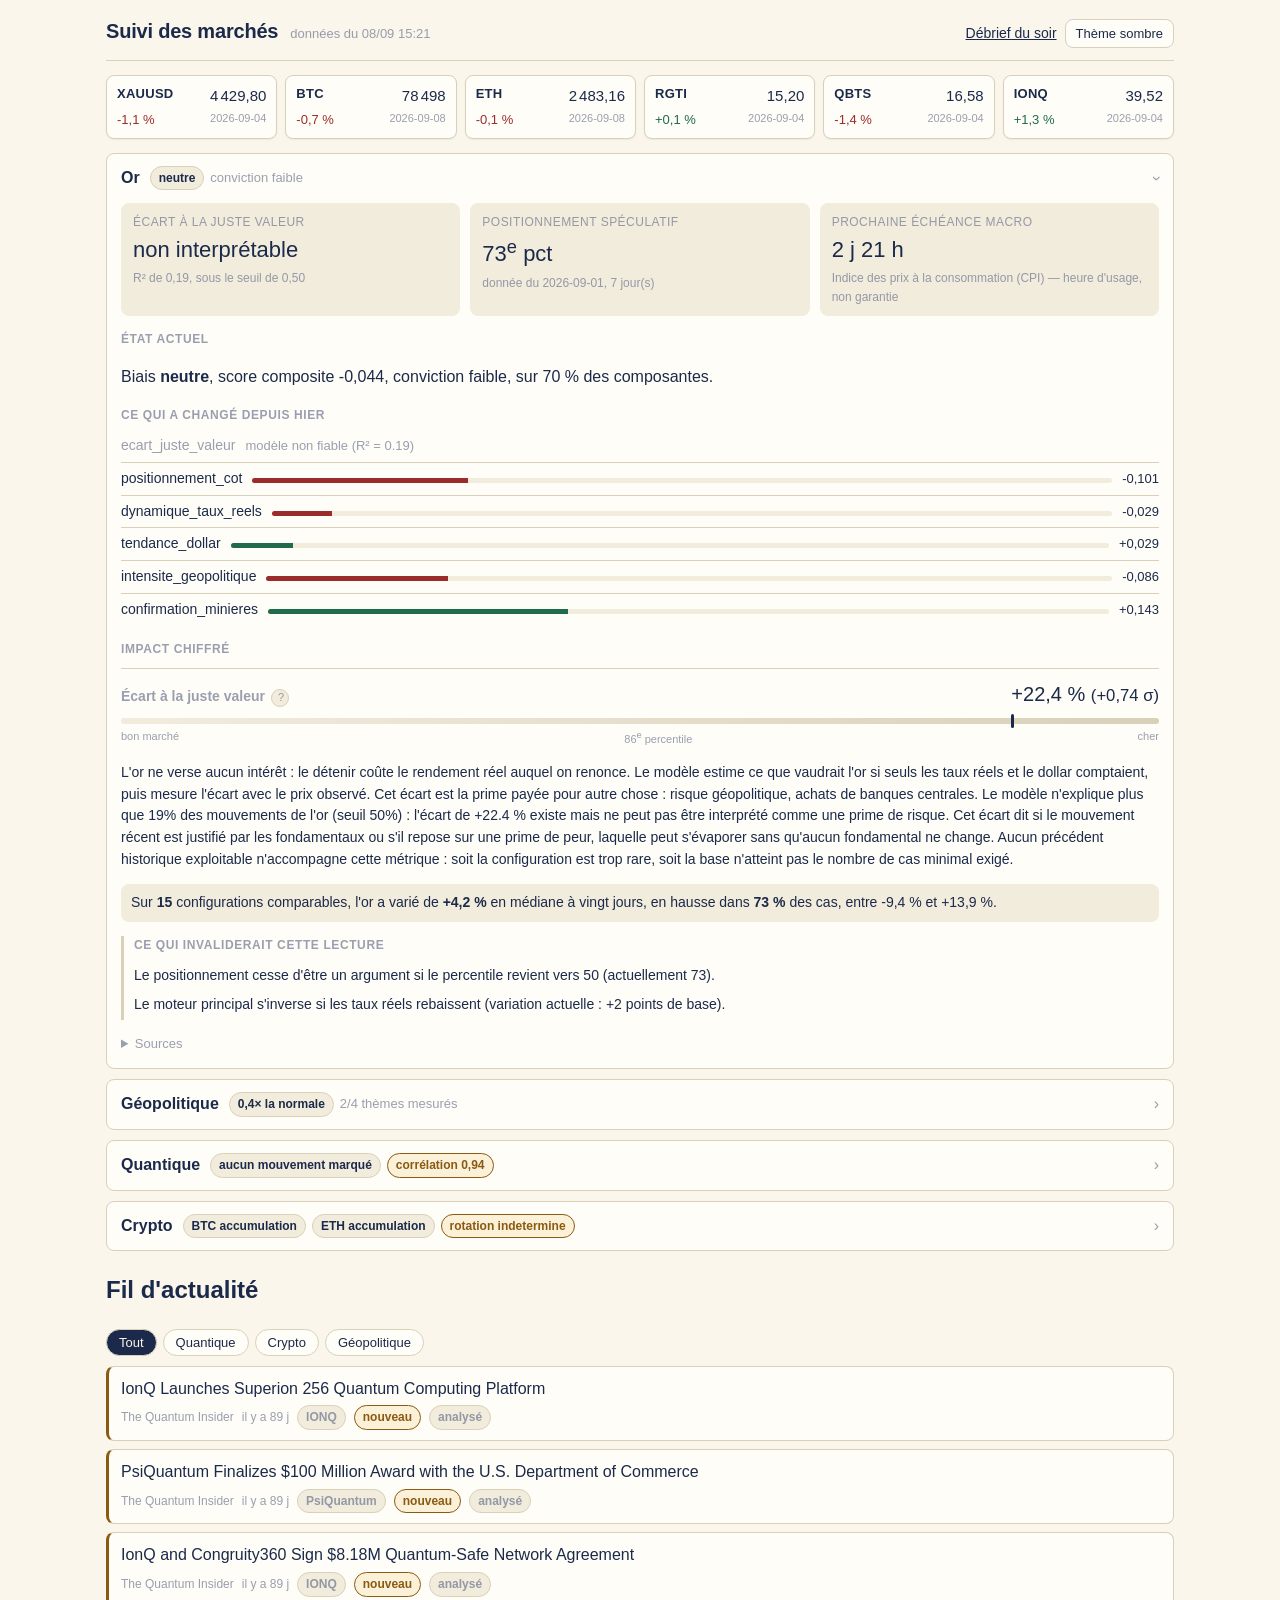
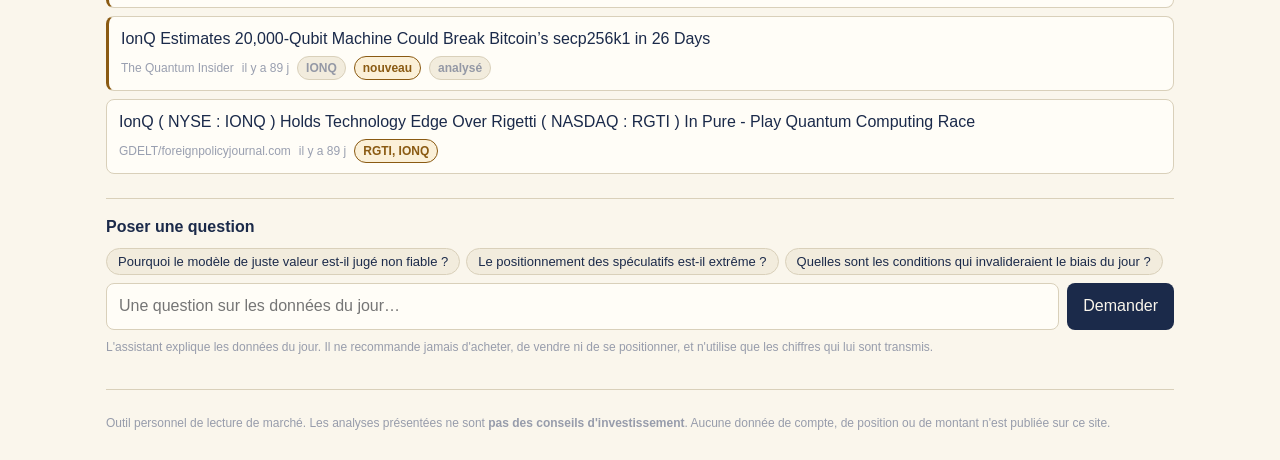
==== site/index.html @ 554ce643 "Site web de suivi (GitHub Pages) + proxy Cloudflare pour l'assistant Un site public, avec une contra" ====
<!doctype html>
<html lang="fr" data-theme="clair">
<head>
<meta charset="utf-8">
<meta name="viewport" content="width=device-width, initial-scale=1">
<title>Suivi des marchés — or, quantique, crypto</title>
<meta name="description" content="Lecture quotidienne de l'or, du secteur quantique et des positions crypto. Analyse, pas de conseil.">
<link rel="stylesheet" href="css/style.css">
<!--
  Le thème est appliqué avant le premier rendu : sans cela, la page
  s'afficherait en clair puis basculerait en sombre sous les yeux du lecteur.
-->
<script>
  try {
    var t = localStorage.getItem("theme-suivi");
    if (t === "sombre") document.documentElement.setAttribute("data-theme", "sombre");
  } catch (e) {}
</script>
</head>
<body>
<div class="enveloppe">

  <header class="entete">
    <h1>Suivi des marchés</h1>
    <span class="horodatage" id="horodatage">chargement…</span>
    <nav>
      <a href="debrief.html">Débrief du soir</a>
      <button class="theme" type="button">Thème sombre</button>
    </nav>
  </header>

  <section aria-label="Prix des actifs suivis">
    <div class="bande-prix" id="bande-prix">
      <p class="fil-vide">Chargement des prix…</p>
    </div>
  </section>

  <main id="rubriques" aria-label="Analyses">
    <p class="fil-vide">Chargement des analyses…</p>
  </main>

  <section class="fil" aria-label="Fil d'actualité">
    <h2>Fil d'actualité</h2>
    <div class="fil-onglets" role="tablist" id="fil-onglets"></div>
    <div id="fil-contenu"></div>
  </section>

  <section class="assistant" aria-label="Assistant">
    <h2>Poser une question</h2>
    <div class="assistant-suggestions" id="assistant-suggestions"></div>
    <form class="assistant-saisie" id="assistant-formulaire">
      <input type="text" id="assistant-question" autocomplete="off"
             placeholder="Une question sur les données du jour…"
             aria-label="Votre question">
      <button type="submit">Demander</button>
    </form>
    <div class="assistant-reponse" id="assistant-reponse" hidden></div>
    <p class="assistant-note">
      L'assistant explique les données du jour. Il ne recommande jamais d'acheter,
      de vendre ni de se positionner, et n'utilise que les chiffres qui lui sont
      transmis.
    </p>
  </section>

  <footer class="pied">
    <p>Outil personnel de lecture de marché. Les analyses présentées ne sont
    <strong>pas des conseils d'investissement</strong>. Aucune donnée de compte,
    de position ou de montant n'est publiée sur ce site.</p>
  </footer>

</div>
<script type="module" src="js/accueil.js"></script>
</body>
</html>
---- site/css/style.css ----
/*
 * Feuille de style unique. Deux thèmes, une seule palette.
 *
 * Le thème clair — crème et bleu nuit — est le défaut. Le thème sombre
 * reprend les mêmes teintes en inversant les rôles, de sorte qu'une capture
 * dans l'un se reconnaisse dans l'autre.
 *
 * Les couleurs ne sont définies qu'ici, en variables. Rien de coloré n'est
 * écrit en dur ailleurs : le bouton de bascule n'a ainsi qu'un attribut à
 * changer, et il n'existe aucun coin de page qui garderait l'ancien thème.
 */

:root {
  --fond: #faf6ec;
  --fond-carte: #fffdf7;
  --fond-creux: #f2ecdd;
  --texte: #1b2a4a;
  --texte-doux: #55618099;
  --trait: #d9d0ba;
  --accent: #1b2a4a;
  --positif: #1f6b4a;
  --negatif: #9b2c2c;
  --alerte: #8a5a12;
  --alerte-fond: #fbf0d8;
  --rayon: 8px;
  --ombre: 0 1px 2px rgba(27, 42, 74, 0.06);
  color-scheme: light;
}

[data-theme="sombre"] {
  --fond: #141a26;
  --fond-carte: #1c2434;
  --fond-creux: #232d40;
  --texte: #e8e2d4;
  --texte-doux: #a9b2c4;
  --trait: #33405a;
  --accent: #e8e2d4;
  --positif: #6bbf95;
  --negatif: #e08585;
  --alerte: #e0b063;
  --alerte-fond: #2e2716;
  --ombre: none;
  color-scheme: dark;
}

* { box-sizing: border-box; }

body {
  margin: 0;
  background: var(--fond);
  color: var(--texte);
  font: 16px/1.55 -apple-system, BlinkMacSystemFont, "Segoe UI", Roboto, sans-serif;
  -webkit-text-size-adjust: 100%;
}

.enveloppe { max-width: 1100px; margin: 0 auto; padding: 16px; }

/* --- En-tête ------------------------------------------------------------ */
.entete {
  display: flex; align-items: baseline; gap: 12px;
  flex-wrap: wrap; padding-bottom: 12px; border-bottom: 1px solid var(--trait);
}
.entete h1 { font-size: 20px; margin: 0; letter-spacing: -0.01em; }
.entete .horodatage { color: var(--texte-doux); font-size: 13px; }
.entete nav { margin-left: auto; display: flex; gap: 8px; align-items: center; }
.entete nav a { color: var(--texte); font-size: 14px; }

button.theme {
  background: var(--fond-carte); color: var(--texte);
  border: 1px solid var(--trait); border-radius: var(--rayon);
  padding: 6px 10px; cursor: pointer; font-size: 13px;
}
button.theme:hover { background: var(--fond-creux); }

/* --- Bande de prix ------------------------------------------------------ */
.bande-prix {
  display: grid; gap: 8px; margin: 14px 0;
  grid-template-columns: repeat(auto-fit, minmax(140px, 1fr));
}
.prix-vignette {
  background: var(--fond-carte); border: 1px solid var(--trait);
  border-radius: var(--rayon); padding: 8px 10px; box-shadow: var(--ombre);
  display: grid; grid-template-columns: 1fr auto; gap: 2px 8px;
}
.prix-symbole { font-weight: 600; font-size: 13px; letter-spacing: 0.02em; }
.prix-valeur { font-variant-numeric: tabular-nums; font-size: 15px; text-align: right; }
.prix-variation { font-size: 13px; font-variant-numeric: tabular-nums; }
.prix-variation--positif { color: var(--positif); }
.prix-variation--negatif { color: var(--negatif); }
.prix-variation--neutre { color: var(--texte-doux); }
.prix-heure { font-size: 11px; color: var(--texte-doux); text-align: right; }

/* --- Rubriques dépliables ---------------------------------------------- */
.rubrique {
  background: var(--fond-carte); border: 1px solid var(--trait);
  border-radius: var(--rayon); margin-bottom: 10px; overflow: hidden;
}
.rubrique-tete {
  display: flex; align-items: center; gap: 10px; width: 100%;
  padding: 12px 14px; background: none; border: 0; cursor: pointer;
  color: inherit; font: inherit; text-align: left;
}
.rubrique-tete:hover { background: var(--fond-creux); }
.rubrique-tete h2 { font-size: 16px; margin: 0; flex: 0 0 auto; }
.rubrique-resume { display: flex; gap: 6px; align-items: center; flex-wrap: wrap; }
.rubrique-chevron { margin-left: auto; color: var(--texte-doux); transition: transform .15s; }
.rubrique[open] .rubrique-chevron { transform: rotate(90deg); }
.rubrique-corps { padding: 0 14px 14px; }

.badge {
  display: inline-block; padding: 2px 8px; border-radius: 999px;
  font-size: 12px; font-weight: 600; border: 1px solid var(--trait);
  background: var(--fond-creux);
}
.badge--positif { color: var(--positif); border-color: currentColor; }
.badge--negatif { color: var(--negatif); border-color: currentColor; }
.badge--alerte { color: var(--alerte); border-color: currentColor; background: var(--alerte-fond); }
.resume-detail { font-size: 13px; color: var(--texte-doux); }

/* --- Métriques clés ----------------------------------------------------- */
.cles {
  display: grid; gap: 10px; margin-bottom: 14px;
  grid-template-columns: repeat(auto-fit, minmax(200px, 1fr));
}
.cle {
  background: var(--fond-creux); border-radius: var(--rayon); padding: 10px 12px;
  display: flex; flex-direction: column; gap: 2px;
}
.cle--silence { background: var(--alerte-fond); border: 1px solid var(--alerte); }
.cle-libelle { font-size: 12px; color: var(--texte-doux); text-transform: uppercase;
  letter-spacing: 0.04em; }
.cle-valeur { font-size: 22px; font-variant-numeric: tabular-nums; }
.cle-detail { font-size: 12px; color: var(--texte-doux); }
.silence-alerte { font-size: 12px; color: var(--alerte); font-weight: 600; margin-top: 4px; }

/* --- Trame commune ------------------------------------------------------ */
.trame-section { margin: 14px 0; }
.trame-section h4 {
  font-size: 12px; text-transform: uppercase; letter-spacing: 0.05em;
  color: var(--texte-doux); margin: 0 0 6px;
}
.trame-invalidation { border-left: 3px solid var(--trait); padding-left: 10px; }
.avertissement { color: var(--alerte); font-size: 14px; }
.constat { font-size: 14px; color: var(--texte-doux); margin: 4px 0; }
.contradiction {
  font-size: 14px; background: var(--alerte-fond); padding: 8px 10px;
  border-radius: var(--rayon); margin: 6px 0;
}

/* --- Indisponibilité ---------------------------------------------------- */
.indisponible {
  font-size: 14px; color: var(--texte-doux); background: var(--fond-creux);
  padding: 8px 10px; border-radius: var(--rayon); margin: 4px 0;
}
.pastille {
  display: inline-block; font-size: 11px; text-transform: uppercase;
  letter-spacing: 0.04em; border: 1px solid var(--trait); border-radius: 999px;
  padding: 1px 7px; margin-right: 6px;
}
.age { font-size: 12px; color: var(--texte-doux); }
.age--datee { color: var(--alerte); font-weight: 600; }

/* --- Échelle historique ------------------------------------------------- */
.echelle { margin: 8px 0; }
.echelle-piste {
  position: relative; height: 6px; border-radius: 999px;
  background: linear-gradient(90deg, var(--fond-creux), var(--trait));
}
.echelle-curseur {
  position: absolute; top: -4px; width: 3px; height: 14px;
  background: var(--accent); border-radius: 2px; transform: translateX(-1px);
}
.echelle-bornes {
  display: flex; justify-content: space-between; font-size: 11px;
  color: var(--texte-doux); margin-top: 4px;
}
.echelle-valeur { font-variant-numeric: tabular-nums; }
.echelle-absente { font-size: 13px; color: var(--texte-doux); font-style: italic; }

.metrique { border-top: 1px solid var(--trait); padding-top: 10px; margin-top: 10px; }
.metrique header { display: flex; justify-content: space-between; align-items: baseline; gap: 10px; }
.metrique h4 { margin: 0; font-size: 14px; text-transform: none; letter-spacing: 0; }
.metrique-valeur { font-size: 20px; font-variant-numeric: tabular-nums; margin: 0; }
.metrique-sens { font-size: 14px; }
.precedents { font-size: 14px; background: var(--fond-creux); padding: 8px 10px;
  border-radius: var(--rayon); }
.precedents--absents { color: var(--texte-doux); font-style: italic; background: none; padding: 0; }

button.aide {
  margin-left: 6px; width: 18px; height: 18px; border-radius: 50%;
  border: 1px solid var(--trait); background: var(--fond-creux);
  color: var(--texte-doux); font-size: 11px; cursor: pointer; line-height: 1;
}
button.aide:hover { color: var(--texte); border-color: var(--texte); }

/* --- Listes ------------------------------------------------------------- */
.liste-detail, .composantes, .invalidations { list-style: none; padding: 0; margin: 0; }
.liste-detail > li, .composantes > li {
  display: flex; gap: 10px; align-items: baseline; flex-wrap: wrap;
  padding: 5px 0; border-bottom: 1px solid var(--trait); font-size: 14px;
}
.liste-detail > li:last-child, .composantes > li:last-child { border-bottom: 0; }
.composante-barre {
  flex: 1 1 80px; height: 5px; background: var(--fond-creux);
  border-radius: 999px; overflow: hidden; min-width: 60px;
}
.composante-remplissage { display: block; height: 100%; }
.composante-remplissage--positif { background: var(--positif); }
.composante-remplissage--negatif { background: var(--negatif); }
.composante-valeur { font-variant-numeric: tabular-nums; font-size: 13px; }
.composante-motif, .composante--absente { color: var(--texte-doux); font-size: 13px; }
.invalidations > li { padding: 4px 0; font-size: 14px; }
.mouvements > li { display: block; }

.sources { margin-top: 12px; font-size: 13px; color: var(--texte-doux); }
.sources summary { cursor: pointer; }
.sources ul { padding-left: 18px; margin: 6px 0; }
.sources .note { font-style: italic; }

/* --- Fil de news -------------------------------------------------------- */
.fil { margin-top: 20px; }
.fil-onglets { display: flex; gap: 6px; flex-wrap: wrap; margin-bottom: 10px; }
.fil-onglet {
  background: var(--fond-carte); border: 1px solid var(--trait);
  border-radius: 999px; padding: 5px 12px; cursor: pointer;
  font-size: 13px; color: var(--texte);
}
.fil-onglet[aria-selected="true"] { background: var(--texte); color: var(--fond); }
.fil-liste { list-style: none; padding: 0; margin: 0; }
.fil-item {
  background: var(--fond-carte); border: 1px solid var(--trait);
  border-radius: var(--rayon); padding: 10px 12px; margin-bottom: 8px;
}
.fil-item--nouveau { border-left: 3px solid var(--alerte); }
.fil-item a { color: var(--texte); text-decoration: none; font-weight: 500; }
.fil-item a:hover { text-decoration: underline; }
.fil-meta { font-size: 12px; color: var(--texte-doux); margin-top: 4px;
  display: flex; gap: 8px; flex-wrap: wrap; align-items: center; }
.fil-vide { color: var(--texte-doux); font-style: italic; padding: 14px;
  background: var(--fond-creux); border-radius: var(--rayon); }

/* --- Assistant ---------------------------------------------------------- */
.assistant { margin-top: 24px; border-top: 1px solid var(--trait); padding-top: 16px; }
.assistant h2 { font-size: 16px; margin: 0 0 8px; }
.assistant-suggestions { display: flex; gap: 6px; flex-wrap: wrap; margin-bottom: 8px; }
.assistant-suggestion {
  background: var(--fond-creux); border: 1px solid var(--trait);
  border-radius: 999px; padding: 5px 11px; font-size: 13px;
  cursor: pointer; color: var(--texte); text-align: left;
}
.assistant-saisie { display: flex; gap: 8px; }
.assistant-saisie input {
  flex: 1; padding: 10px 12px; border: 1px solid var(--trait);
  border-radius: var(--rayon); background: var(--fond-carte); color: var(--texte);
  font: inherit; min-width: 0;
}
.assistant-saisie button {
  padding: 10px 16px; border: 0; border-radius: var(--rayon);
  background: var(--texte); color: var(--fond); cursor: pointer; font: inherit;
}
.assistant-reponse {
  margin-top: 12px; background: var(--fond-carte); border: 1px solid var(--trait);
  border-radius: var(--rayon); padding: 12px; white-space: pre-wrap; font-size: 14px;
}
.assistant-note { font-size: 12px; color: var(--texte-doux); margin-top: 8px; }

/* --- Debrief ------------------------------------------------------------ */
.tableau { width: 100%; border-collapse: collapse; font-size: 14px; }
.tableau th, .tableau td {
  text-align: left; padding: 7px 8px; border-bottom: 1px solid var(--trait);
}
.tableau th { font-size: 12px; text-transform: uppercase; color: var(--texte-doux); }
.tableau td { font-variant-numeric: tabular-nums; }
.tableau-enveloppe { overflow-x: auto; }

.pied { margin-top: 32px; padding-top: 12px; border-top: 1px solid var(--trait);
  font-size: 12px; color: var(--texte-doux); }

/* --- Mobile ------------------------------------------------------------- */
@media (max-width: 480px) {
  .enveloppe { padding: 10px; }
  .entete h1 { font-size: 17px; }
  .entete nav { margin-left: 0; width: 100%; }
  .bande-prix { grid-template-columns: repeat(auto-fit, minmax(104px, 1fr)); }
  .cles { grid-template-columns: 1fr; }
  .cle-valeur { font-size: 19px; }
  .rubrique-tete { padding: 10px; flex-wrap: wrap; }
  .rubrique-chevron { margin-left: auto; }
  .assistant-saisie { flex-direction: column; }
  .metrique header { flex-direction: column; align-items: flex-start; gap: 2px; }
}
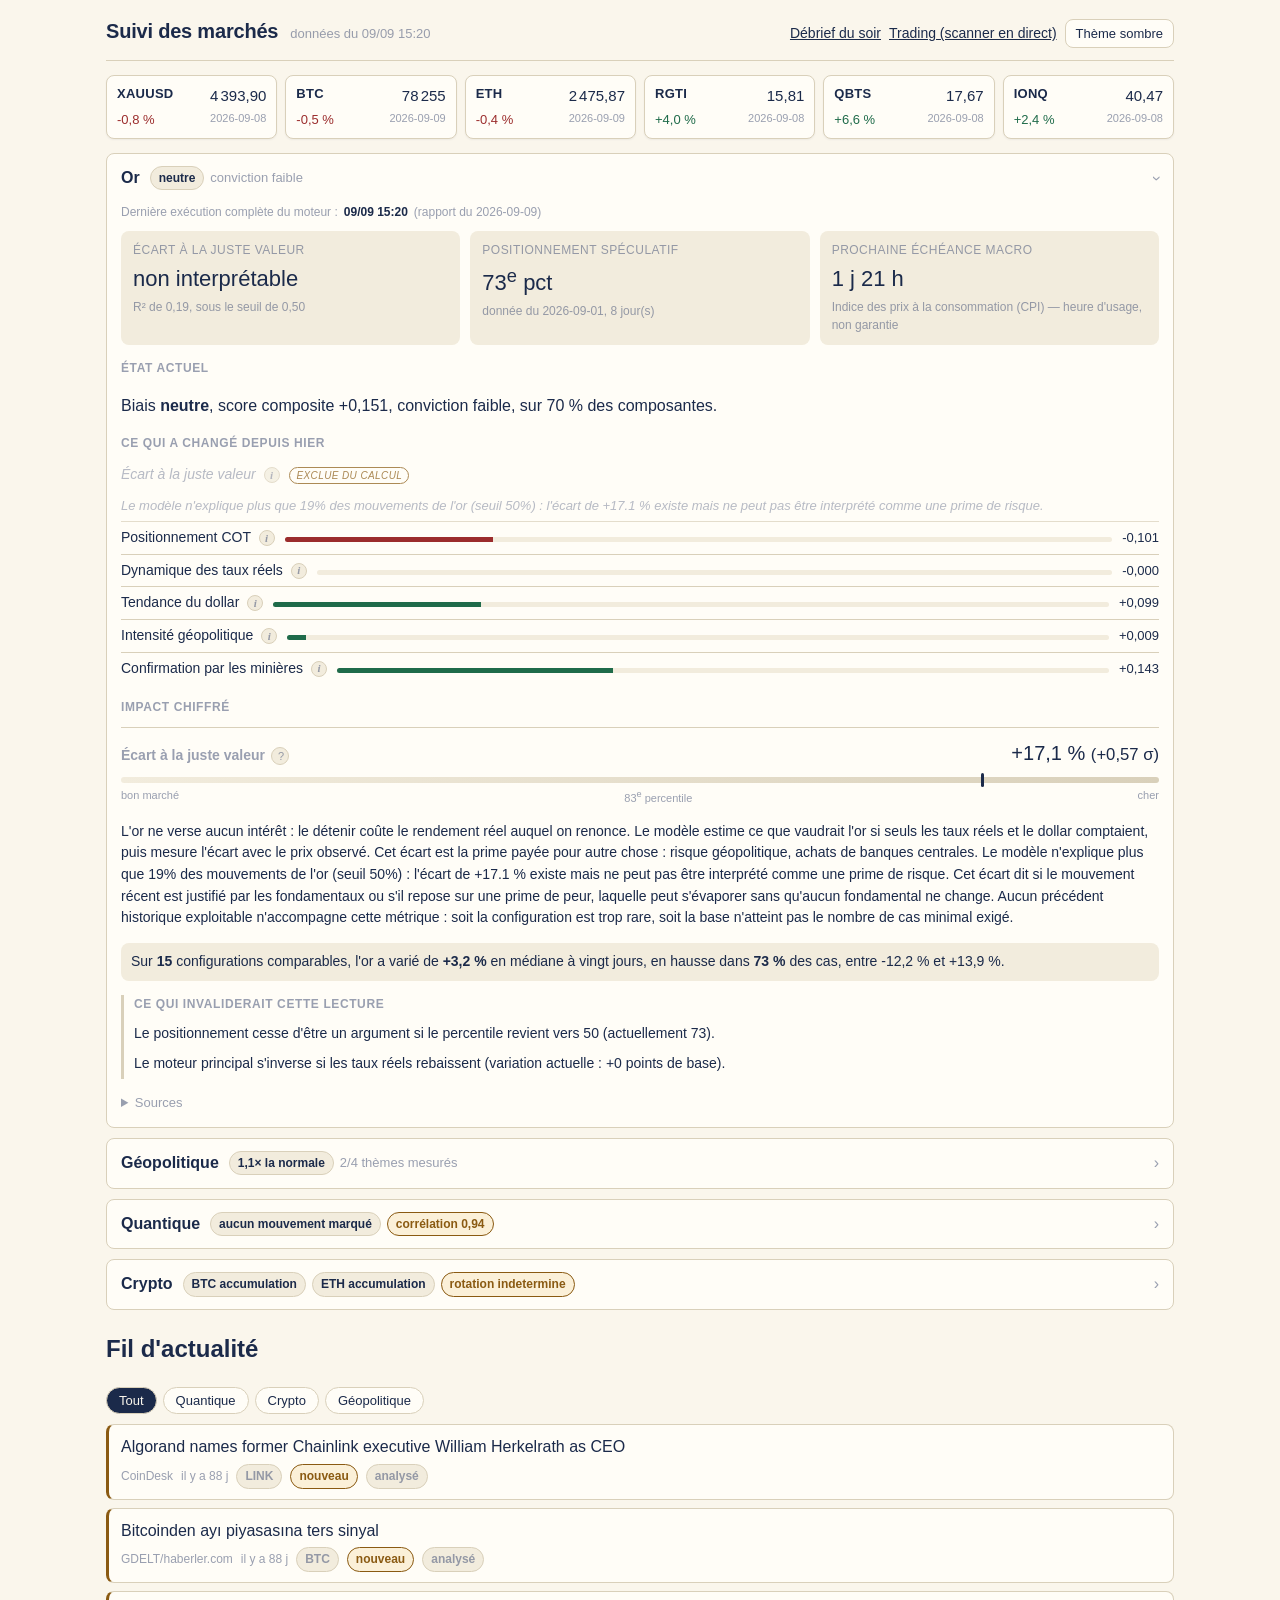
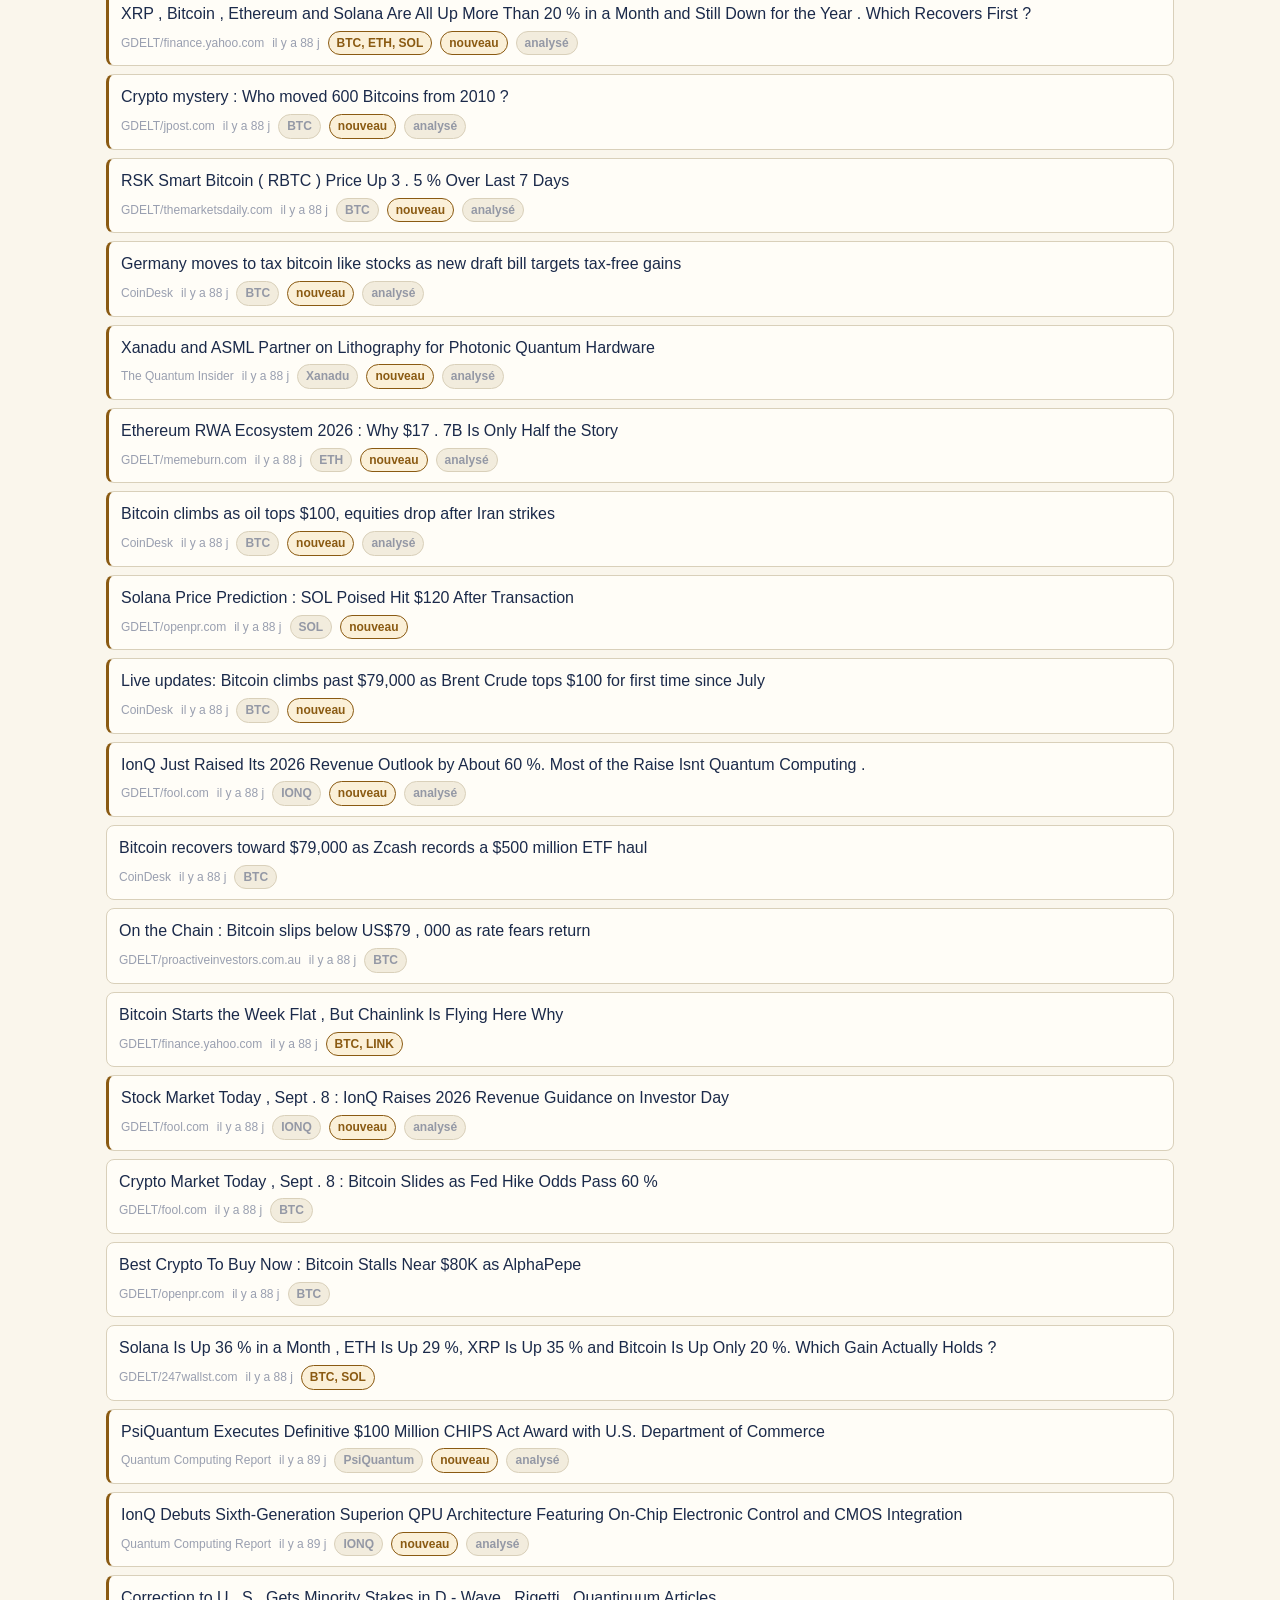
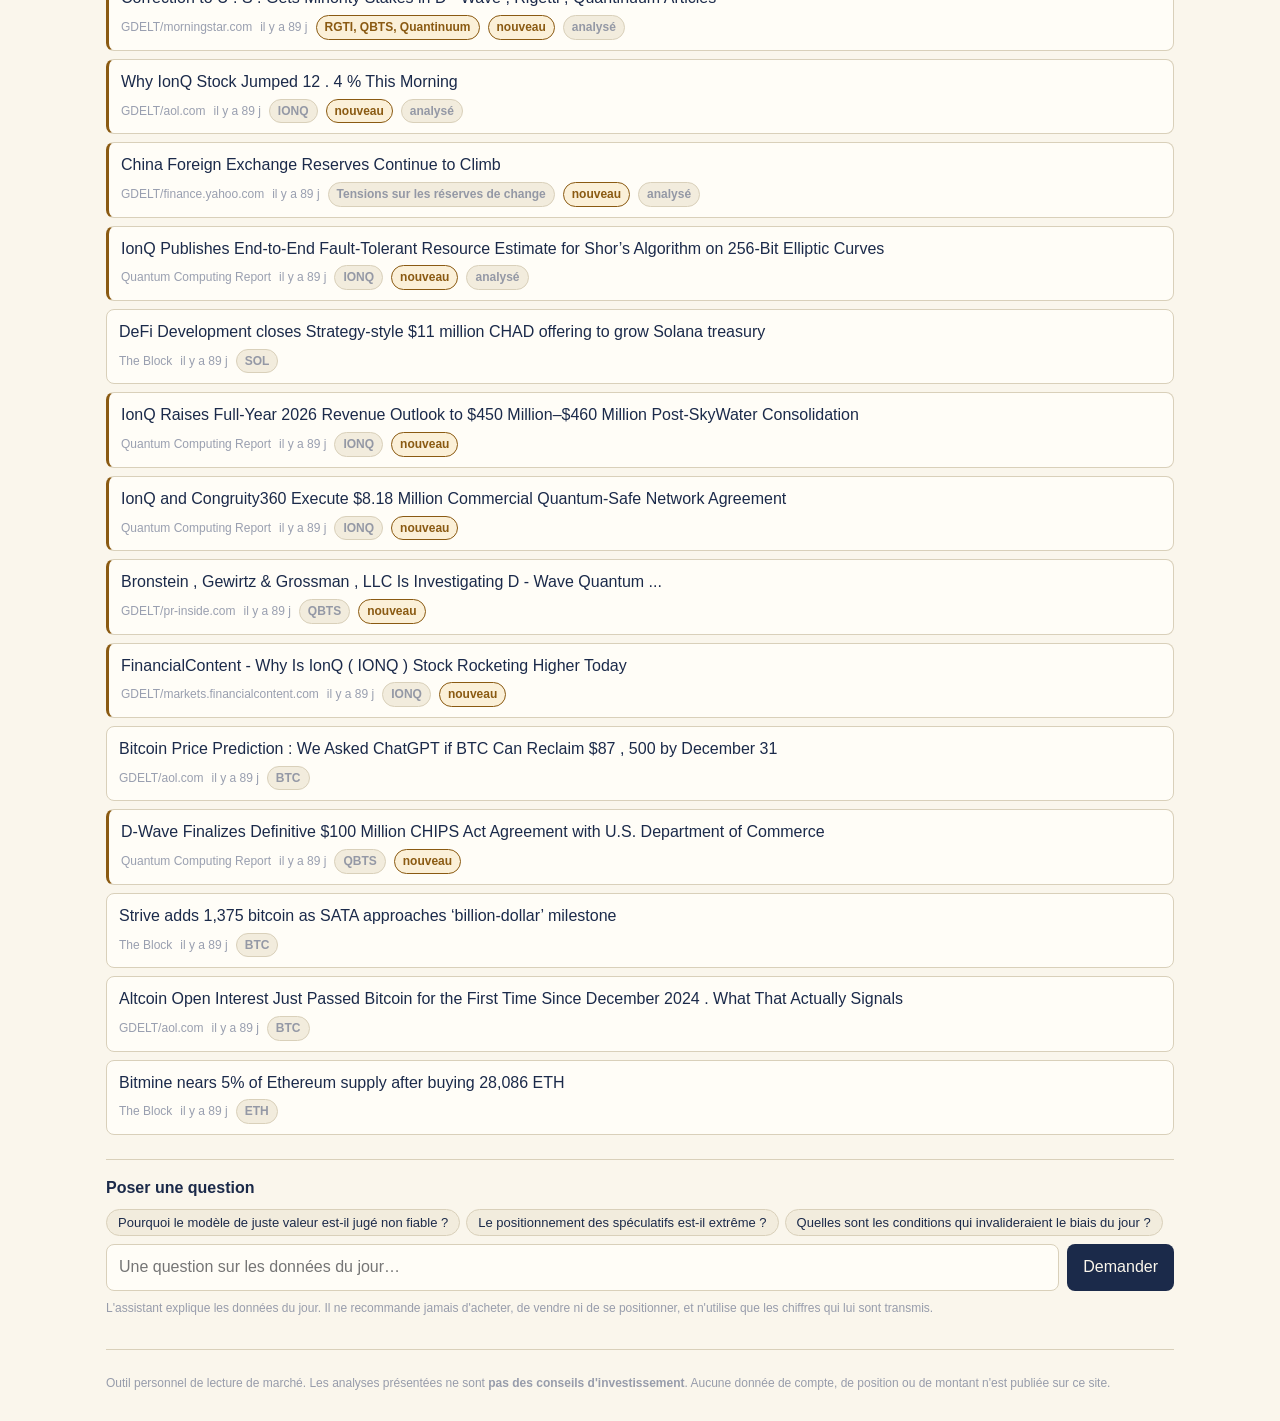
==== commit 136d5b2a: "Scanner en direct (partie 4, site) : onglet Trading Nouvelle page trading.html : fil des signaux dét" ====
--- a/site/index.html
+++ b/site/index.html
@@ -25,6 +25,7 @@
     <span class="horodatage" id="horodatage">chargement…</span>
     <nav>
       <a href="debrief.html">Débrief du soir</a>
+      <a href="trading.html">Trading (scanner en direct)</a>
       <button class="theme" type="button">Thème sombre</button>
     </nav>
   </header>
--- a/site/css/style.css
+++ b/site/css/style.css
@@ -289,3 +289,130 @@
   .assistant-saisie { flex-direction: column; }
   .metrique header { flex-direction: column; align-items: flex-start; gap: 2px; }
 }
+
+/* --- Infobulles ----------------------------------------------------------
+ * Survol sur ordinateur (:hover, :focus-within pour le clavier), tap sur
+ * mobile où le survol n'existe pas (.infobulle--ouverte, basculée en JS par
+ * installerInfobulles()). Les deux mécanismes affichent le même bloc : pas
+ * de logique dupliquée entre les deux cas d'usage.
+ *
+ * Volontairement pas de bulle flottante positionnée en absolu : la plus
+ * longue des six explications de composantes dépasse 400 caractères, et
+ * .rubrique porte overflow:hidden pour ses coins arrondis — une bulle
+ * absolue aurait fini rognée par ce conteneur, ou débordée de l'écran près
+ * des bords. Le texte se déplie donc dans le flux normal, juste sous
+ * l'étiquette : il ne peut alors ni être rogné (il pousse la mise en page
+ * au lieu d'être découpé par un ancêtre) ni déborder de l'écran (sa largeur
+ * est celle, déjà responsive, de son conteneur bloc).
+ */
+.infobulle-declencheur {
+  display: inline-flex; align-items: center; justify-content: center;
+  width: 16px; height: 16px; margin-left: 4px; vertical-align: middle;
+  border-radius: 50%; border: 1px solid var(--trait); background: var(--fond-creux);
+  color: var(--texte-doux); font: italic 600 11px/1 Georgia, serif;
+  cursor: pointer; padding: 0;
+}
+.infobulle-declencheur:hover, .infobulle-declencheur:focus-visible {
+  color: var(--texte); border-color: var(--texte);
+}
+.infobulle-bulle {
+  display: none; margin: 6px 0 2px; padding: 8px 10px;
+  background: var(--fond-creux); border-left: 3px solid var(--trait);
+  border-radius: var(--rayon);
+  font-size: 12.5px; line-height: 1.5; font-weight: 400; font-style: normal;
+  text-transform: none; letter-spacing: normal; color: var(--texte);
+  max-width: 100%; box-sizing: border-box;
+  /* Un span devient ici un bloc : il se détache du flux en ligne du
+     déclencheur et occupe, sur sa propre ligne, toute la largeur du bloc
+     englobant (la carte de la rubrique, déjà contrainte en mobile). */
+}
+.infobulle:hover .infobulle-bulle,
+.infobulle:focus-within .infobulle-bulle,
+.infobulle.infobulle--ouverte .infobulle-bulle {
+  display: block;
+}
+
+/* --- Composante désactivée du biais --------------------------------------
+ * Doit se voir au premier coup d'œil qu'elle ne compte pas dans le score :
+ * texte atténué, pastille dédiée, et le motif toujours affiché en clair.
+ */
+.composante--desactivee {
+  opacity: 0.7; font-style: italic;
+}
+.composante-pastille-off {
+  display: inline-block; font-size: 10px; text-transform: uppercase;
+  letter-spacing: 0.04em; border: 1px solid var(--alerte); color: var(--alerte);
+  border-radius: 999px; padding: 0 6px; margin-left: 6px;
+}
+
+/* --- Fraîcheur des données -------------------------------------------------
+ * L'âge doit sauter aux yeux sans qu'on ait besoin de le chercher : une
+ * ligne dédiée en tête de rubrique, distincte du contenu qu'elle qualifie.
+ */
+.fraicheur {
+  font-size: 12px; color: var(--texte-doux); margin: 0 0 10px;
+  display: flex; gap: 6px; align-items: baseline; flex-wrap: wrap;
+}
+.fraicheur strong { color: var(--texte); font-weight: 600; }
+
+/* --- Watchlist crypto ------------------------------------------------------ */
+.watchlist { list-style: none; padding: 0; margin: 10px 0; display: grid;
+  gap: 8px; grid-template-columns: repeat(auto-fill, minmax(220px, 1fr)); }
+.watchlist-jeton {
+  background: var(--fond-creux); border-radius: var(--rayon); padding: 10px 12px;
+}
+.watchlist-entete { display: flex; justify-content: space-between; align-items: baseline; gap: 8px; }
+.watchlist-symbole { font-weight: 700; font-size: 14px; }
+.watchlist-prix { font-variant-numeric: tabular-nums; font-size: 14px; }
+.watchlist-variations { display: flex; gap: 10px; font-size: 12px; margin-top: 4px;
+  font-variant-numeric: tabular-nums; color: var(--texte-doux); }
+.watchlist-variations span strong { color: inherit; }
+.watchlist-statut {
+  margin: 6px 0 0; padding: 4px 8px; border-radius: 4px; font-size: 12px;
+  border-left: 3px solid var(--texte-doux);
+}
+/* Cinq statuts de déblocage, cinq traitements visuels distincts : les
+   confondre ferait passer une simple absence de source (inconnu) pour une
+   garantie qu'aucun déblocage n'est prévu (non_applicable), ou un vesting
+   déjà achevé pour un calendrier encore actif. */
+.watchlist-statut--actif { border-left-style: solid; border-left-color: var(--alerte); background: var(--alerte-fond); }
+.watchlist-statut--vesting_conclu { border-left-style: solid; border-left-color: var(--positif); }
+.watchlist-statut--non_applicable { border-left-style: solid; border-left-color: var(--texte-doux); font-style: italic; opacity: 0.85; }
+.watchlist-statut--inconnu { border-left-style: dashed; border-left-color: var(--alerte); background: var(--alerte-fond); }
+.watchlist-statut--absent { border-left-style: dotted; border-left-color: var(--texte-doux); opacity: 0.7; }
+.watchlist-avertissement {
+  margin-top: 6px; font-size: 12px; color: var(--alerte); background: var(--alerte-fond);
+  padding: 5px 8px; border-radius: 6px;
+}
+
+@media (max-width: 480px) {
+  .watchlist { grid-template-columns: 1fr 1fr; }
+}
+
+/* --- Trading (scanner en direct) -------------------------------------------
+ * L'avertissement permanent doit se voir avant tout le reste de la page,
+ * pas seulement se lire dans un pied de page qu'on scrolle sans y prêter
+ * attention : encadré, en tête, avec la même couleur d'alerte que le reste
+ * du site pour rester cohérent plutôt que d'inventer une nouvelle teinte.
+ */
+.trading-avertissement-permanent {
+  background: var(--alerte-fond); border: 1px solid var(--alerte);
+  border-radius: var(--rayon); padding: 12px 14px; margin: 14px 0;
+  font-size: 14px; line-height: 1.5;
+}
+.trading-signal { display: block; }
+.trading-signal-entete {
+  display: flex; justify-content: space-between; align-items: baseline;
+  gap: 8px; font-weight: 600;
+}
+.trading-variantes { list-style: none; padding: 0; margin: 8px 0 0;
+  display: grid; gap: 6px; grid-template-columns: repeat(auto-fill, minmax(220px, 1fr)); }
+.trading-variante {
+  background: var(--fond-creux); border-radius: var(--rayon); padding: 6px 8px; font-size: 13px;
+}
+.trading-variante-entete { display: flex; align-items: center; gap: 6px; flex-wrap: wrap; }
+.trading-variante-texte { margin: 4px 0 0; color: var(--texte-doux); font-size: 12.5px; }
+
+@media (max-width: 480px) {
+  .trading-variantes { grid-template-columns: 1fr; }
+}
